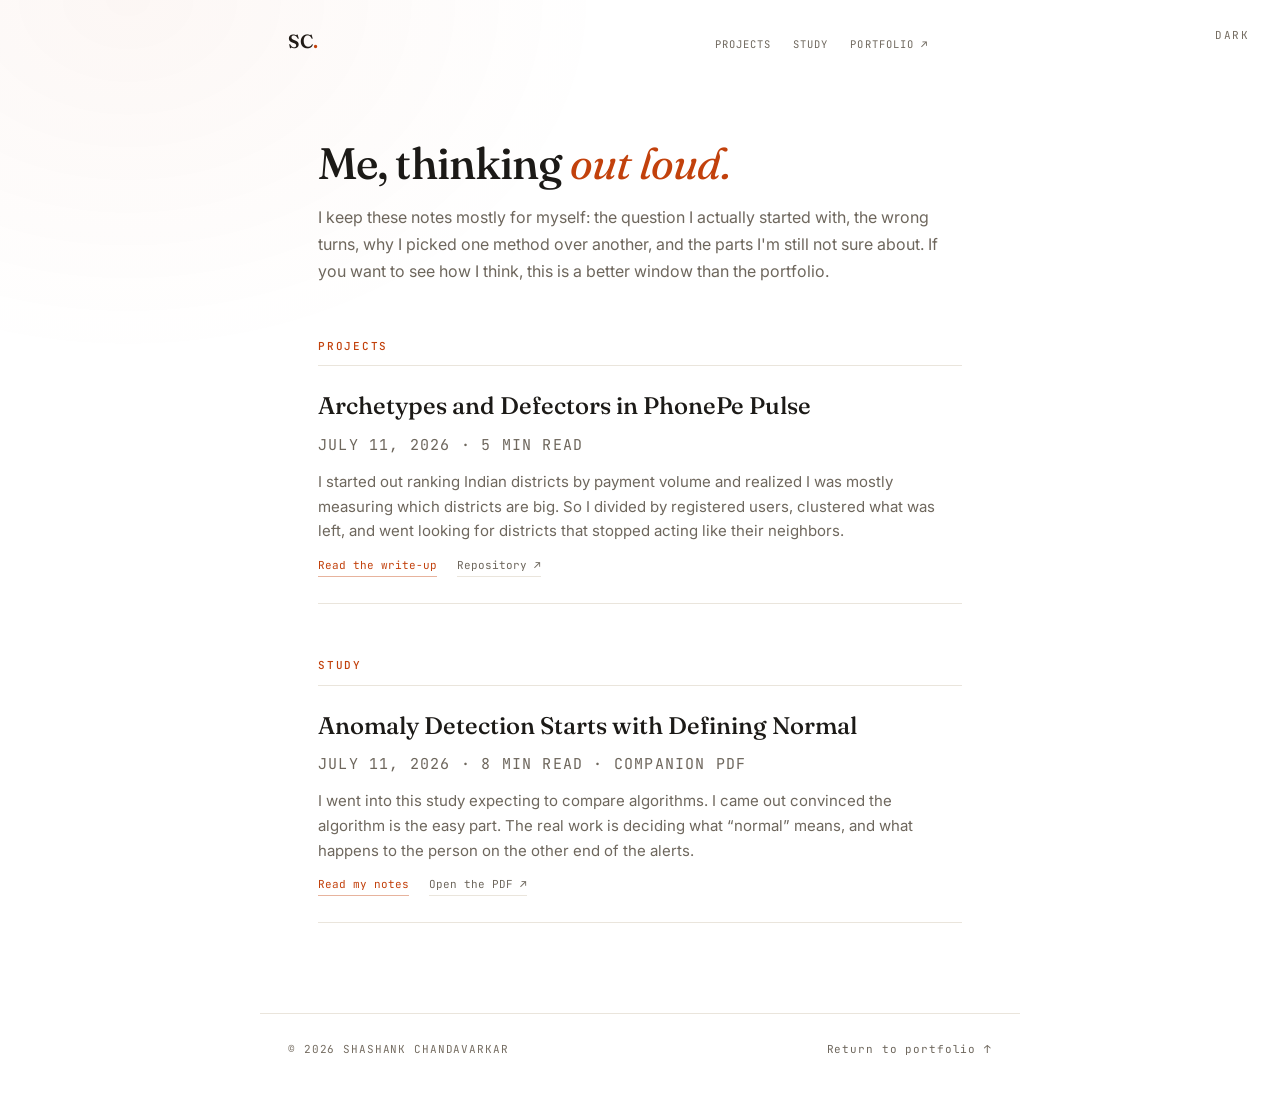
==== blog/index.html @ 631ac530 "added blog" ====
<!doctype html>
<html lang="en">
<head>
  <meta charset="utf-8" />
  <meta name="viewport" content="width=device-width, initial-scale=1" />
  <title>Blog | Shashank Chandavarkar</title>
  <meta name="description" content="Shashank Chandavarkar's working notes on data, backend systems, and applied AI: the questions, wrong turns, and honest limits behind the projects." />
  <meta name="theme-color" content="#ffffff" />
  <meta property="og:title" content="Blog | Shashank Chandavarkar" />
  <meta property="og:description" content="Working notes on projects and study: the questions, the wrong turns, and the parts I'm still unsure about." />
  <meta property="og:type" content="website" />
  <meta property="og:url" content="https://shashankc10.github.io/blog/" />
  <link rel="icon" href="data:image/svg+xml,%3Csvg xmlns='http://www.w3.org/2000/svg' viewBox='0 0 100 100'%3E%3Crect x='27' y='27' width='46' height='46' transform='rotate(45 50 50)' fill='%23c2410c'/%3E%3C/svg%3E" />
  <link rel="preconnect" href="https://fonts.googleapis.com">
  <link rel="preconnect" href="https://fonts.gstatic.com" crossorigin>
  <link href="https://fonts.googleapis.com/css2?family=Fraunces:ital,opsz,wght@0,9..144,400;0,9..144,500;0,9..144,600;1,9..144,400&amp;family=Inter:wght@400;500;600&amp;family=JetBrains+Mono:wght@400;500&amp;display=swap" rel="stylesheet">
  <link rel="stylesheet" href="../styles.css">
  <link rel="stylesheet" href="blog.css">
</head>
<body class="blog-page">
  <a class="skip" href="#main">Skip to content</a>
  <div class="progress" aria-hidden="true"><span id="progressBar"></span></div>
  <button id="themeToggle" type="button" aria-label="Toggle dark mode">DARK</button>

  <header class="blog-topbar">
    <a class="wordmark" href="../index.html" aria-label="Back to Shashank Chandavarkar's portfolio">SC<span>.</span></a>
    <nav class="blog-nav" aria-label="Blog navigation">
      <a href="#projects">Projects</a>
      <a href="#study">Study</a>
      <a href="../index.html">Portfolio ↗</a>
    </nav>
  </header>

  <main id="main" class="blog-main">
    <header class="blog-head">
      <h1>Me, thinking <em>out loud.</em></h1>
      <p>I keep these notes mostly for myself: the question I actually started with, the wrong turns, why I picked one method over another, and the parts I'm still not sure about. If you want to see how I think, this is a better window than the portfolio.</p>
    </header>

    <section id="projects" class="post-group">
      <h2>Projects</h2>
      <ul class="post-list">
        <li>
          <h3><a href="projects/phonepe-pulse.html">Archetypes and Defectors in PhonePe Pulse</a></h3>
          <p class="post-date">July 11, 2026 · 5 min read</p>
          <p>I started out ranking Indian districts by payment volume and realized I was mostly measuring which districts are big. So I divided by registered users, clustered what was left, and went looking for districts that stopped acting like their neighbors.</p>
          <p class="post-links">
            <a href="projects/phonepe-pulse.html">Read the write-up</a>
            <a class="secondary" href="https://github.com/ShashankC10/phonePePulseEDA" target="_blank" rel="noopener">Repository ↗</a>
          </p>
        </li>
      </ul>
    </section>

    <section id="study" class="post-group">
      <h2>Study</h2>
      <ul class="post-list">
        <li>
          <h3><a href="studies/anomaly-detection.html">Anomaly Detection Starts with Defining Normal</a></h3>
          <p class="post-date">July 11, 2026 · 8 min read · companion PDF</p>
          <p>I went into this study expecting to compare algorithms. I came out convinced the algorithm is the easy part. The real work is deciding what “normal” means, and what happens to the person on the other end of the alerts.</p>
          <p class="post-links">
            <a href="studies/anomaly-detection.html">Read my notes</a>
            <a class="secondary" href="../assets/studies/anomaly-detection-study-discussion.pdf" target="_blank" rel="noopener">Open the PDF ↗</a>
          </p>
        </li>
      </ul>
    </section>
  </main>

  <footer class="blog-footer">
    <span>© <span id="year"></span> SHASHANK CHANDAVARKAR</span>
    <a href="../index.html">Return to portfolio ↑</a>
  </footer>
  <button id="toTop" type="button" aria-label="Back to top">↑</button>
  <script src="../script.js"></script>
</body>
</html>
---- styles.css ----
/* ── Tokens ── */
:root {
  --bg: #ffffff;
  --panel: #faf8f5;
  --text: #1c1a17;          /* ink */
  --muted: #6e675d;
  --faint: #756d62;
  --line: #eae5dc;
  --accent: #c2410c;        /* burnt orange */
  --accent-dim: rgba(194,65,12,.4);
  --shadow: 0 14px 34px rgba(28,26,23,.07);
  --serif: "Fraunces", serif;
  --mono: "JetBrains Mono", monospace;
}
body.dark {
  --bg: #0e0d0b;            /* warm ink black */
  --panel: rgba(255,250,240,.025);
  --text: #ece8e0;          /* warm paper */
  --muted: #9d968a;
  --faint: #8f887c;
  --line: rgba(236,232,224,.09);
  --accent: #e8834a;
  --accent-dim: rgba(232,131,74,.45);
  --shadow: 0 14px 34px rgba(0,0,0,.3);
}

/* ── Base ── */
* { box-sizing: border-box; margin: 0; }
html { scroll-behavior: smooth; }
body {
  background: var(--bg);
  color: var(--text);
  font-family: "Inter", system-ui, sans-serif;
  line-height: 1.65;
  -webkit-font-smoothing: antialiased;
  transition: background .3s, color .3s;
}
body::before {
  content: ""; position: fixed; inset: 0; z-index: 0; pointer-events: none;
  background: radial-gradient(800px 600px at 10% 0%, rgba(194,65,12,.045), transparent 60%);
}
body.dark::before {
  background: radial-gradient(800px 600px at 10% 0%, rgba(232,131,74,.06), transparent 60%);
}
a { color: inherit; text-decoration: none; }
::selection { background: color-mix(in srgb, var(--accent) 25%, transparent); }
a:focus-visible, button:focus-visible {
  outline: 2px solid var(--accent);
  outline-offset: 3px;
  border-radius: 2px;
}

.skip {
  position: absolute; left: -999px; top: 10px; z-index: 400;
  padding: 8px 14px; border-radius: 6px;
  background: var(--panel); border: 1px solid var(--line);
  font-family: var(--mono); font-size: 12px; color: var(--text);
}
.skip:focus { left: 12px; }

/* ── Progress bar ── */
.progress { position: fixed; top: 0; left: 0; right: 0; height: 2px; z-index: 300; }
.progress span { display: block; height: 100%; width: 0; background: var(--accent); }

/* ── Theme toggle ── */
#themeToggle {
  position: fixed; top: 22px; right: 28px; z-index: 300;
  background: none; border: none; cursor: pointer;
  font-family: var(--mono); font-size: 11px; letter-spacing: .16em;
  color: var(--faint); padding: 6px 2px;
  border-bottom: 1px solid transparent;
  transition: color .2s, border-color .2s;
}
#themeToggle:hover { color: var(--accent); border-color: var(--accent); }

/* ── Shell ── */
.shell {
  position: relative; z-index: 1;
  max-width: 1240px; margin: 0 auto; padding: 0 56px;
  display: grid; grid-template-columns: 430px 1fr; gap: 88px;
}

/* ── Left rail ── */
aside {
  position: sticky; top: 0; height: 100vh;
  display: flex; flex-direction: column;
  padding: 84px 0 64px;
}
.kicker {
  font-family: var(--mono); font-size: 11px; letter-spacing: .18em;
  color: var(--accent); text-transform: uppercase;
}
h1 {
  font-family: var(--serif); font-weight: 500;
  font-size: 58px; line-height: 1.02; letter-spacing: -.015em;
  margin-top: 20px;
}
.tagline {
  margin-top: 22px; color: var(--muted); font-size: 16.5px;
  max-width: 32ch; font-family: var(--serif); font-weight: 400; line-height: 1.55;
}
.tagline em { font-style: italic; color: var(--accent); }

.lnav { margin-top: 60px; display: flex; flex-direction: column; gap: 4px; }
.lnav a {
  display: flex; align-items: center; gap: 14px;
  font-family: var(--mono); font-size: 11px; letter-spacing: .16em;
  text-transform: uppercase; color: var(--faint); padding: 9px 0;
  transition: color .2s;
}
.lnav a::before {
  content: ""; width: 28px; height: 1px; background: var(--faint);
  transition: width .3s, background .3s;
}
.lnav a:hover, .lnav a.active { color: var(--text); }
.lnav a:hover::before, .lnav a.active::before { width: 56px; background: var(--accent); }
.lnav .n { color: var(--faint); margin-right: 2px; }

.rail-bottom { margin-top: auto; }
.badge {
  display: inline-flex; align-items: center; gap: 9px;
  font-family: var(--mono); font-size: 11px; letter-spacing: .08em;
  color: var(--muted); border: 1px solid var(--line);
  border-radius: 999px; padding: 7px 14px;
}
.dot {
  width: 6px; height: 6px; border-radius: 50%; background: #15803d;
  box-shadow: 0 0 8px rgba(21,128,61,.5);
}
body.dark .dot { background: #4ade80; box-shadow: 0 0 8px rgba(74,222,128,.7); }
.socials { display: flex; gap: 22px; margin-top: 26px; }
.socials a {
  font-family: var(--mono); font-size: 12px; color: var(--muted);
  border-bottom: 1px solid transparent; padding-bottom: 2px;
  transition: color .2s, border-color .2s;
}
.socials a:hover { color: var(--accent); border-color: var(--accent); }

/* ── Content column ── */
.content { padding: 84px 0 96px; }
section { margin-bottom: 96px; scroll-margin-top: 40px; }
.sec-h { display: flex; align-items: baseline; gap: 16px; margin-bottom: 36px; }
.sec-h .num { font-family: var(--mono); font-size: 12px; color: var(--accent); }
.sec-h h2 {
  font-family: var(--mono); font-size: 12px; letter-spacing: .2em;
  text-transform: uppercase; color: var(--muted); font-weight: 500;
}
.sec-h::after { content: ""; flex: 1; height: 1px; background: var(--line); }

/* ── About ── */
.about p { color: var(--muted); font-size: 15.5px; max-width: 62ch; }
.about p + p { margin-top: 16px; }
.about em { color: var(--text); font-style: normal; font-weight: 500; }

/* stats: serif figures, hairline strip */
.stats { margin-top: 46px; display: grid; grid-template-columns: repeat(4, 1fr); }
.stat { padding: 4px 24px; border-left: 1px solid var(--line); }
.stat:first-child { padding-left: 0; border-left: none; }
.stat b {
  display: block; font-family: var(--serif); font-weight: 600;
  font-size: 32px; letter-spacing: -.01em; line-height: 1.1;
}
.stat b i { color: var(--accent); font-style: normal; }
.stat > span { font-size: 12px; color: var(--faint); line-height: 1.45; display: block; margin-top: 7px; }

/* ── Experience / Education rows ── */
.xp {
  display: grid; grid-template-columns: 150px 1fr; gap: 24px;
  padding: 26px; margin: 0 -26px; border-radius: 14px;
  transition: background .25s;
}
.xp:hover { background: var(--panel); }
.xp .when { font-family: var(--mono); font-size: 11.5px; color: var(--faint); padding-top: 8px; letter-spacing: .04em; }
.xp h3 { font-family: var(--serif); font-size: 22px; font-weight: 500; }
.xp .co { color: var(--accent); font-style: italic; }
.xp ul { margin: 13px 0 0; padding-left: 16px; color: var(--muted); font-size: 14px; }
.xp li { margin: 7px 0; }
.xp li::marker { color: var(--accent-dim); }
.xp li b { color: var(--text); font-weight: 600; }
.xp .sub { color: var(--muted); font-size: 14px; margin-top: 6px; }
.xp .gpa { font-family: var(--mono); font-size: 12px; color: var(--accent); margin-top: 8px; letter-spacing: .04em; }

/* ── Projects bento ── */
.bento { display: grid; grid-template-columns: 1fr 1fr; gap: 16px; }
.pcard {
  position: relative; border: 1px solid var(--line); border-radius: 18px;
  padding: 30px; background: var(--panel); overflow: hidden;
  transition: border-color .25s, transform .25s, box-shadow .25s;
}
.pcard:hover {
  border-color: var(--accent-dim);
  transform: translateY(-3px);
  box-shadow: var(--shadow);
}
.pcard.wide { grid-column: 1 / -1; }
.pcard .ptag {
  font-family: var(--mono); font-size: 10.5px; letter-spacing: .16em;
  text-transform: uppercase; color: var(--accent);
}
.pcard h3 { font-family: var(--serif); font-size: 25px; font-weight: 500; margin-top: 12px; }
.pcard p { color: var(--muted); font-size: 14px; margin-top: 10px; max-width: 58ch; }
.pmetrics { display: flex; gap: 36px; margin-top: 22px; flex-wrap: wrap; }
.pmetrics div b { font-family: var(--serif); font-size: 22px; font-weight: 600; display: block; }
.pmetrics div span { font-size: 11.5px; color: var(--faint); font-family: var(--mono); }
.ptech { display: flex; flex-wrap: wrap; gap: 7px; margin-top: 22px; }
.ptech code {
  font-family: var(--mono); font-size: 11px; color: var(--muted);
  border: 1px solid var(--line); border-radius: 6px; padding: 3px 9px;
}
.plinks { display: flex; gap: 20px; margin-top: 20px; }
.plinks a {
  font-family: var(--mono); font-size: 12px; color: var(--muted);
  border-bottom: 1px solid transparent; padding-bottom: 2px;
  transition: color .2s, border-color .2s;
}
.plinks a:hover { color: var(--accent); border-color: var(--accent); }
.parrow {
  position: absolute; top: 26px; right: 28px;
  font-family: var(--serif); color: var(--faint); font-size: 19px;
  transition: color .2s, transform .25s;
}
.pcard:hover .parrow { color: var(--accent); transform: translate(3px, -3px); }

/* ── Blog preview ── */
.blog-lede {
  display: flex; justify-content: space-between; align-items: flex-end;
  gap: 28px; margin-bottom: 26px;
}
.blog-lede p { color: var(--muted); font-size: 15px; max-width: 52ch; }
.blog-lede > a {
  flex: 0 0 auto; font-family: var(--mono); font-size: 11px;
  letter-spacing: .08em; color: var(--accent); padding-bottom: 2px;
  border-bottom: 1px solid var(--accent-dim);
}
.blog-preview-grid { display: grid; grid-template-columns: 1fr 1fr; gap: 16px; }
.blog-preview-card {
  min-height: 300px; display: flex; flex-direction: column;
  border: 1px solid var(--line); border-radius: 18px; padding: 28px;
  background: var(--panel); transition: border-color .25s, transform .25s, box-shadow .25s;
}
.blog-preview-card:hover {
  border-color: var(--accent-dim); transform: translateY(-3px); box-shadow: var(--shadow);
}
.blog-preview-card.study-card { background: var(--bg); }
.entry-meta {
  display: flex; justify-content: space-between; gap: 16px;
  font-family: var(--mono); font-size: 10px; letter-spacing: .12em;
  text-transform: uppercase; color: var(--faint);
}
.entry-meta span:first-child { color: var(--accent); }
.blog-preview-card h3 {
  max-width: 15ch; margin-top: 34px; font-family: var(--serif);
  font-size: 27px; line-height: 1.15; font-weight: 500;
}
.blog-preview-card p { color: var(--muted); font-size: 13.5px; margin-top: 14px; }
.entry-cta {
  margin-top: auto; padding-top: 28px; font-family: var(--mono);
  font-size: 11px; letter-spacing: .06em; color: var(--text);
}
.entry-cta i { color: var(--accent); font-style: normal; transition: transform .2s; display: inline-block; }
.blog-preview-card:hover .entry-cta i { transform: translate(3px, -3px); }

/* ── Skills ── */
.srow {
  display: grid; grid-template-columns: 170px 1fr; gap: 24px;
  padding: 17px 0; border-bottom: 1px solid var(--line); align-items: baseline;
}
.srow:first-child { border-top: 1px solid var(--line); }
.srow .sl {
  font-family: var(--mono); font-size: 11px; letter-spacing: .14em;
  text-transform: uppercase; color: var(--faint);
}
.srow .sv { font-size: 14px; color: var(--muted); }
.srow .sv b { color: var(--text); font-weight: 500; }

/* ── Contact ── */
.contact .big {
  font-family: var(--serif); font-weight: 400;
  font-size: clamp(34px, 4vw, 46px); line-height: 1.15; letter-spacing: -.01em;
  max-width: 18ch;
}
.contact .big em { font-style: italic; color: var(--accent); }
.contact p { color: var(--muted); font-size: 15.5px; max-width: 56ch; margin-top: 18px; }
.mailrow { display: flex; align-items: center; gap: 18px; margin-top: 30px; flex-wrap: wrap; }
.bigmail {
  display: inline-block;
  font-family: var(--mono); font-size: 15px;
  border-bottom: 2px solid var(--line); padding-bottom: 5px;
  transition: border-color .25s, color .25s;
}
.bigmail:hover { color: var(--accent); border-color: var(--accent); }
.bigmail .ar { color: var(--accent); }
.copybtn {
  font-family: var(--mono); font-size: 11px; letter-spacing: .14em;
  color: var(--muted); background: none; cursor: pointer;
  border: 1px solid var(--line); border-radius: 999px; padding: 7px 16px;
  transition: color .2s, border-color .2s;
}
.copybtn:hover { color: var(--accent); border-color: var(--accent-dim); }

footer {
  color: var(--faint); font-family: var(--mono);
  font-size: 11px; letter-spacing: .08em;
}

/* ── Toast ── */
#toast {
  position: fixed; left: 50%; bottom: 28px;
  transform: translate(-50%, 16px);
  padding: 10px 20px; border-radius: 999px;
  background: var(--text); color: var(--bg);
  font-family: var(--mono); font-size: 12px; letter-spacing: .06em;
  opacity: 0; pointer-events: none; z-index: 400;
  transition: opacity .25s, transform .25s;
}
#toast.show { opacity: 1; transform: translate(-50%, 0); }

/* ── Back to top ── */
#toTop {
  position: fixed; right: 26px; bottom: 26px; z-index: 250;
  width: 42px; height: 42px; border-radius: 50%;
  border: 1px solid var(--line); background: var(--bg);
  color: var(--muted); font-family: var(--mono); font-size: 15px;
  cursor: pointer;
  opacity: 0; pointer-events: none; transform: translateY(8px);
  transition: opacity .25s, transform .25s, color .2s, border-color .2s;
}
#toTop.show { opacity: 1; pointer-events: auto; transform: translateY(0); }
#toTop:hover { color: var(--accent); border-color: var(--accent-dim); }

/* ── Reveal animation ── */
.fade-up {
  opacity: 0; transform: translateY(16px);
  transition: opacity .6s ease, transform .6s ease;
}
.fade-up.visible { opacity: 1; transform: translateY(0); }

@media (prefers-reduced-motion: reduce) {
  html { scroll-behavior: auto; }
  .fade-up { opacity: 1; transform: none; transition: none; }
}

/* ── Responsive ── */
@media (max-width: 920px) {
  .shell { grid-template-columns: 1fr; gap: 0; padding: 0 26px; }
  aside { position: static; height: auto; padding: 72px 0 8px; }
  .lnav { display: none; }
  .rail-bottom { margin-top: 36px; }
  .content { padding: 56px 0 80px; }
  section { margin-bottom: 72px; }
  h1 { font-size: 44px; }
  #themeToggle { top: 18px; right: 20px; }
  .stats { grid-template-columns: 1fr 1fr; gap: 22px 0; }
  .stat:nth-child(odd) { border-left: none; padding-left: 0; }
  .stat:nth-child(even) { padding-right: 0; }
  .xp { grid-template-columns: 1fr; gap: 8px; padding: 20px 18px; margin: 0 -18px; }
  .bento { grid-template-columns: 1fr; }
  .blog-preview-grid { grid-template-columns: 1fr; }
  .srow { grid-template-columns: 1fr; gap: 8px; }
  #toTop { right: 18px; bottom: 18px; }
}
@media (max-width: 420px) {
  h1 { font-size: 38px; }
  .pcard { padding: 24px 20px; }
  .blog-lede { align-items: flex-start; flex-direction: column; }
  .blog-preview-card { min-height: 280px; padding: 24px 20px; }
  .pmetrics { gap: 24px; }
  .socials { gap: 16px; flex-wrap: wrap; }
}
---- blog/blog.css ----
/* Blog pages: plain single-column write-ups on the portfolio's warm theme. */

.blog-topbar {
  max-width: 760px; margin: 0 auto;
  padding: 26px 28px 22px; display: flex; align-items: baseline;
  justify-content: space-between; gap: 20px;
}
.wordmark { font-family: var(--serif); font-size: 19px; font-weight: 600; color: var(--text); }
.wordmark span { color: var(--accent); }
.wordmark:hover { color: var(--accent); }
.blog-nav { display: flex; gap: 22px; padding-right: 64px; flex-wrap: wrap; }
.blog-nav a {
  font-family: var(--mono); font-size: 10.5px; letter-spacing: .1em;
  text-transform: uppercase; color: var(--muted); transition: color .2s;
}
.blog-nav a:hover { color: var(--accent); }

.blog-main, .article-main {
  position: relative; z-index: 1; max-width: 700px; margin: 0 auto;
  padding: 40px 28px 90px;
}

/* ── Blog index ── */
.blog-head h1 {
  font-family: var(--serif); font-size: clamp(34px, 6vw, 44px);
  font-weight: 500; letter-spacing: -.02em; line-height: 1.1;
}
.blog-head h1 em { color: var(--accent); font-weight: 400; }
.blog-head p { margin-top: 16px; color: var(--muted); font-size: 16px; line-height: 1.7; }

.post-group { margin: 0; padding-top: 52px; }
.post-group h2 {
  font-family: var(--mono); font-size: 11px; letter-spacing: .16em;
  text-transform: uppercase; font-weight: 500; color: var(--accent);
  padding-bottom: 10px; border-bottom: 1px solid var(--line);
}
.post-list { list-style: none; margin: 0; padding: 0; }
.post-list li { padding: 26px 0; border-bottom: 1px solid var(--line); }
.post-list h3 { font-family: var(--serif); font-size: 24px; font-weight: 500; line-height: 1.2; }
.post-list h3 a { color: var(--text); transition: color .2s; }
.post-list h3 a:hover { color: var(--accent); }
.post-date {
  margin-top: 7px; font-family: var(--mono); font-size: 10.5px;
  letter-spacing: .08em; text-transform: uppercase; color: var(--faint);
}
.post-list > li > p { margin-top: 12px; color: var(--muted); font-size: 15px; line-height: 1.65; }
.post-links { display: flex; gap: 20px; flex-wrap: wrap; }
.post-links a {
  font-family: var(--mono); font-size: 11px; color: var(--accent);
  border-bottom: 1px solid var(--accent-dim); padding-bottom: 2px; transition: color .2s;
}
.post-links a.secondary { color: var(--muted); border-color: var(--line); }
.post-links a:hover { color: var(--accent); }

/* ── Article pages ── */
.post-header .eyebrow {
  font-family: var(--mono); font-size: 10.5px; letter-spacing: .16em;
  text-transform: uppercase; color: var(--accent);
}
.post-header h1 {
  margin-top: 14px; font-family: var(--serif); font-size: clamp(32px, 5.5vw, 42px);
  font-weight: 500; line-height: 1.12; letter-spacing: -.02em;
}
.post-meta {
  margin-top: 14px; font-family: var(--mono); font-size: 10.5px;
  letter-spacing: .08em; text-transform: uppercase; color: var(--faint);
}
.post-meta a {
  color: var(--accent); border-bottom: 1px solid var(--accent-dim);
  padding-bottom: 1px; transition: border-color .2s;
}
.post-meta a:hover { border-color: var(--accent); }

.article-body { margin-top: 36px; }
.article-body p { margin: 0 0 20px; font-size: 16px; line-height: 1.75; }
.article-body .lede {
  font-family: var(--serif); font-size: 18.5px; line-height: 1.65; color: var(--muted);
  padding-bottom: 8px; border-bottom: 1px solid var(--line); margin-bottom: 28px;
}
.article-body h2 {
  margin: 44px 0 16px; font-family: var(--serif); font-size: 26px;
  font-weight: 500; line-height: 1.25; letter-spacing: -.01em;
}
.article-body ul { margin: 0 0 20px; padding-left: 22px; }
.article-body li { margin: 8px 0; font-size: 15.5px; line-height: 1.65; }
.article-body li::marker { color: var(--accent); }
.article-body blockquote {
  margin: 26px 0; padding: 2px 0 2px 20px; border-left: 2px solid var(--accent);
  font-family: var(--serif); font-style: italic; font-size: 19px;
  line-height: 1.55; color: var(--muted);
}
.article-body code {
  font-family: var(--mono); font-size: .86em; color: var(--accent);
  background: var(--panel); border: 1px solid var(--line); border-radius: 5px; padding: 1px 5px;
}
.article-body pre {
  margin: 0 0 20px; padding: 14px 16px; border: 1px solid var(--line);
  border-radius: 8px; background: var(--panel); overflow-x: auto;
}
.article-body pre code {
  display: block; border: 0; background: none; padding: 0;
  font-size: 12.5px; line-height: 1.7; color: var(--text);
}
.article-body a { color: var(--accent); border-bottom: 1px solid var(--accent-dim); transition: border-color .2s; }
.article-body a:hover { border-color: var(--accent); }
.article-body .note {
  font-size: 14px; line-height: 1.65; color: var(--muted);
  border-left: 2px solid var(--line); padding-left: 16px;
}

.article-next {
  margin-top: 56px; padding-top: 22px; border-top: 1px solid var(--line);
  display: flex; justify-content: space-between; gap: 16px; flex-wrap: wrap;
  font-family: var(--mono); font-size: 11px; letter-spacing: .06em;
}
.article-next a { color: var(--muted); transition: color .2s; }
.article-next a:hover { color: var(--accent); }

/* ── Footer ── */
.blog-footer, .article-footer {
  position: relative; z-index: 1; max-width: 760px; margin: 0 auto;
  padding: 26px 28px 44px; border-top: 1px solid var(--line);
  display: flex; justify-content: space-between; gap: 16px; flex-wrap: wrap;
}
.blog-footer a, .article-footer a { color: var(--muted); }
.blog-footer a:hover, .article-footer a:hover { color: var(--accent); }

@media (max-width: 560px) {
  .blog-topbar, .blog-main, .article-main, .blog-footer, .article-footer {
    padding-left: 20px; padding-right: 20px;
  }
  .blog-nav { gap: 14px; padding-right: 56px; }
  .post-list h3 { font-size: 21px; }
  .article-body p { font-size: 15.5px; }
  .article-next { flex-direction: column; }
}
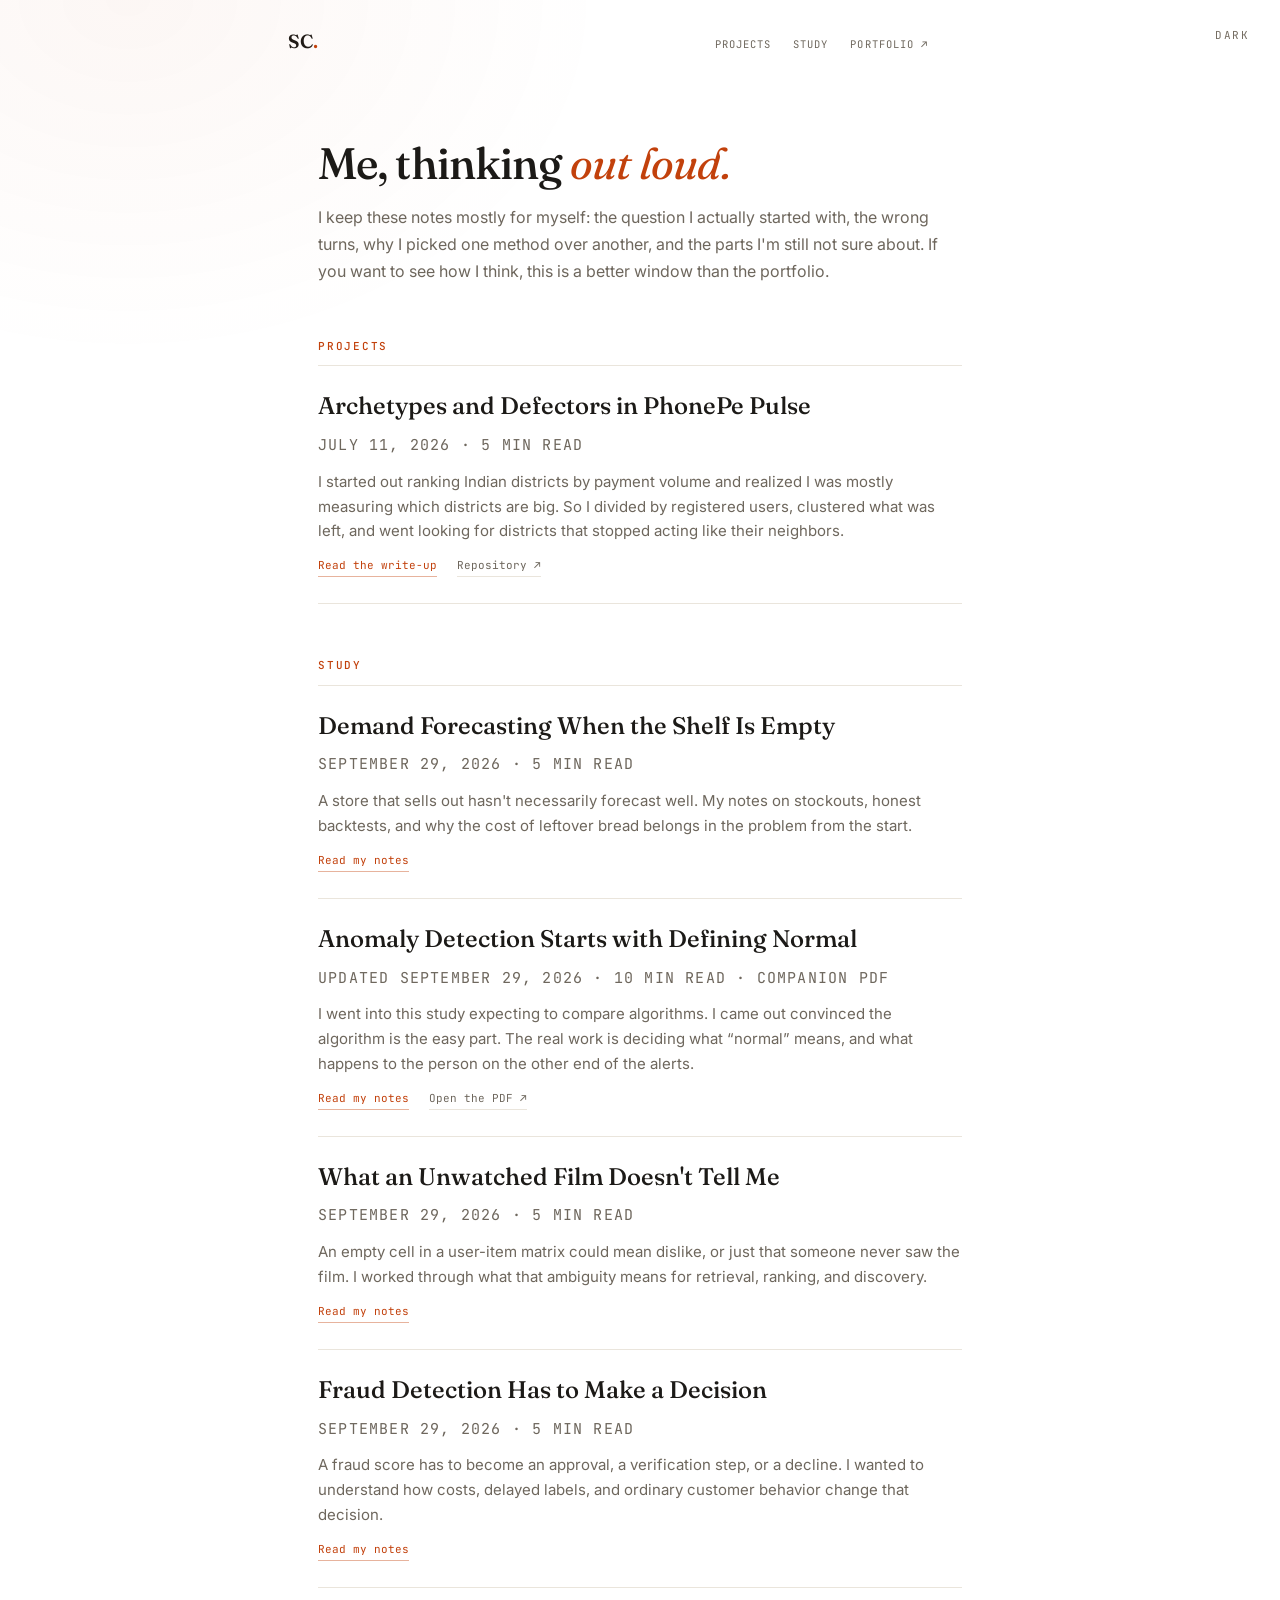
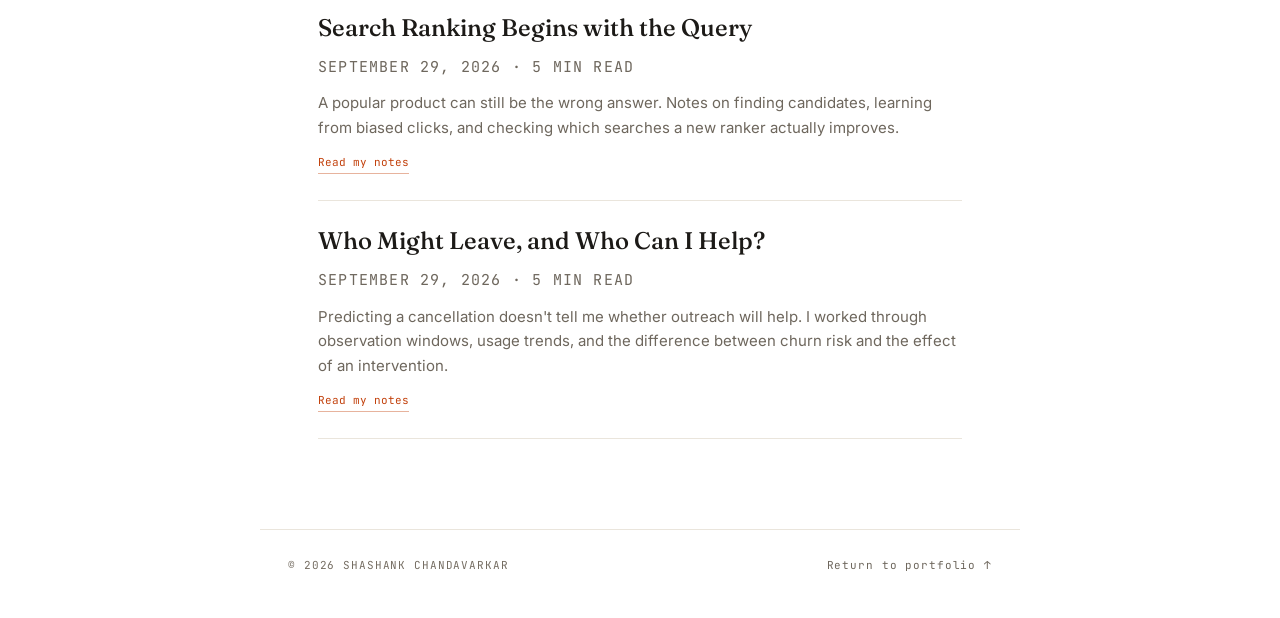
==== commit 413e7e6a: "more blogs" ====
--- a/blog/index.html
+++ b/blog/index.html
@@ -56,12 +56,52 @@
       <h2>Study</h2>
       <ul class="post-list">
         <li>
+          <h3><a href="studies/demand-forecasting.html">Demand Forecasting When the Shelf Is Empty</a></h3>
+          <p class="post-date"><time datetime="2026-09-29">September 29, 2026</time> · 5 min read</p>
+          <p>A store that sells out hasn&#x27;t necessarily forecast well. My notes on stockouts, honest backtests, and why the cost of leftover bread belongs in the problem from the start.</p>
+          <p class="post-links">
+            <a href="studies/demand-forecasting.html">Read my notes</a>
+          </p>
+        </li>
+        <li>
           <h3><a href="studies/anomaly-detection.html">Anomaly Detection Starts with Defining Normal</a></h3>
-          <p class="post-date">July 11, 2026 · 8 min read · companion PDF</p>
+          <p class="post-date">Updated September 29, 2026 · 10 min read · companion PDF</p>
           <p>I went into this study expecting to compare algorithms. I came out convinced the algorithm is the easy part. The real work is deciding what “normal” means, and what happens to the person on the other end of the alerts.</p>
           <p class="post-links">
             <a href="studies/anomaly-detection.html">Read my notes</a>
             <a class="secondary" href="../assets/studies/anomaly-detection-study-discussion.pdf" target="_blank" rel="noopener">Open the PDF ↗</a>
+          </p>
+        </li>
+        <li>
+          <h3><a href="studies/recommendation-systems.html">What an Unwatched Film Doesn&#x27;t Tell Me</a></h3>
+          <p class="post-date"><time datetime="2026-09-29">September 29, 2026</time> · 5 min read</p>
+          <p>An empty cell in a user-item matrix could mean dislike, or just that someone never saw the film. I worked through what that ambiguity means for retrieval, ranking, and discovery.</p>
+          <p class="post-links">
+            <a href="studies/recommendation-systems.html">Read my notes</a>
+          </p>
+        </li>
+        <li>
+          <h3><a href="studies/fraud-detection.html">Fraud Detection Has to Make a Decision</a></h3>
+          <p class="post-date"><time datetime="2026-09-29">September 29, 2026</time> · 5 min read</p>
+          <p>A fraud score has to become an approval, a verification step, or a decline. I wanted to understand how costs, delayed labels, and ordinary customer behavior change that decision.</p>
+          <p class="post-links">
+            <a href="studies/fraud-detection.html">Read my notes</a>
+          </p>
+        </li>
+        <li>
+          <h3><a href="studies/search-ranking.html">Search Ranking Begins with the Query</a></h3>
+          <p class="post-date"><time datetime="2026-09-29">September 29, 2026</time> · 5 min read</p>
+          <p>A popular product can still be the wrong answer. Notes on finding candidates, learning from biased clicks, and checking which searches a new ranker actually improves.</p>
+          <p class="post-links">
+            <a href="studies/search-ranking.html">Read my notes</a>
+          </p>
+        </li>
+        <li>
+          <h3><a href="studies/churn-prediction.html">Who Might Leave, and Who Can I Help?</a></h3>
+          <p class="post-date"><time datetime="2026-09-29">September 29, 2026</time> · 5 min read</p>
+          <p>Predicting a cancellation doesn&#x27;t tell me whether outreach will help. I worked through observation windows, usage trends, and the difference between churn risk and the effect of an intervention.</p>
+          <p class="post-links">
+            <a href="studies/churn-prediction.html">Read my notes</a>
           </p>
         </li>
       </ul>
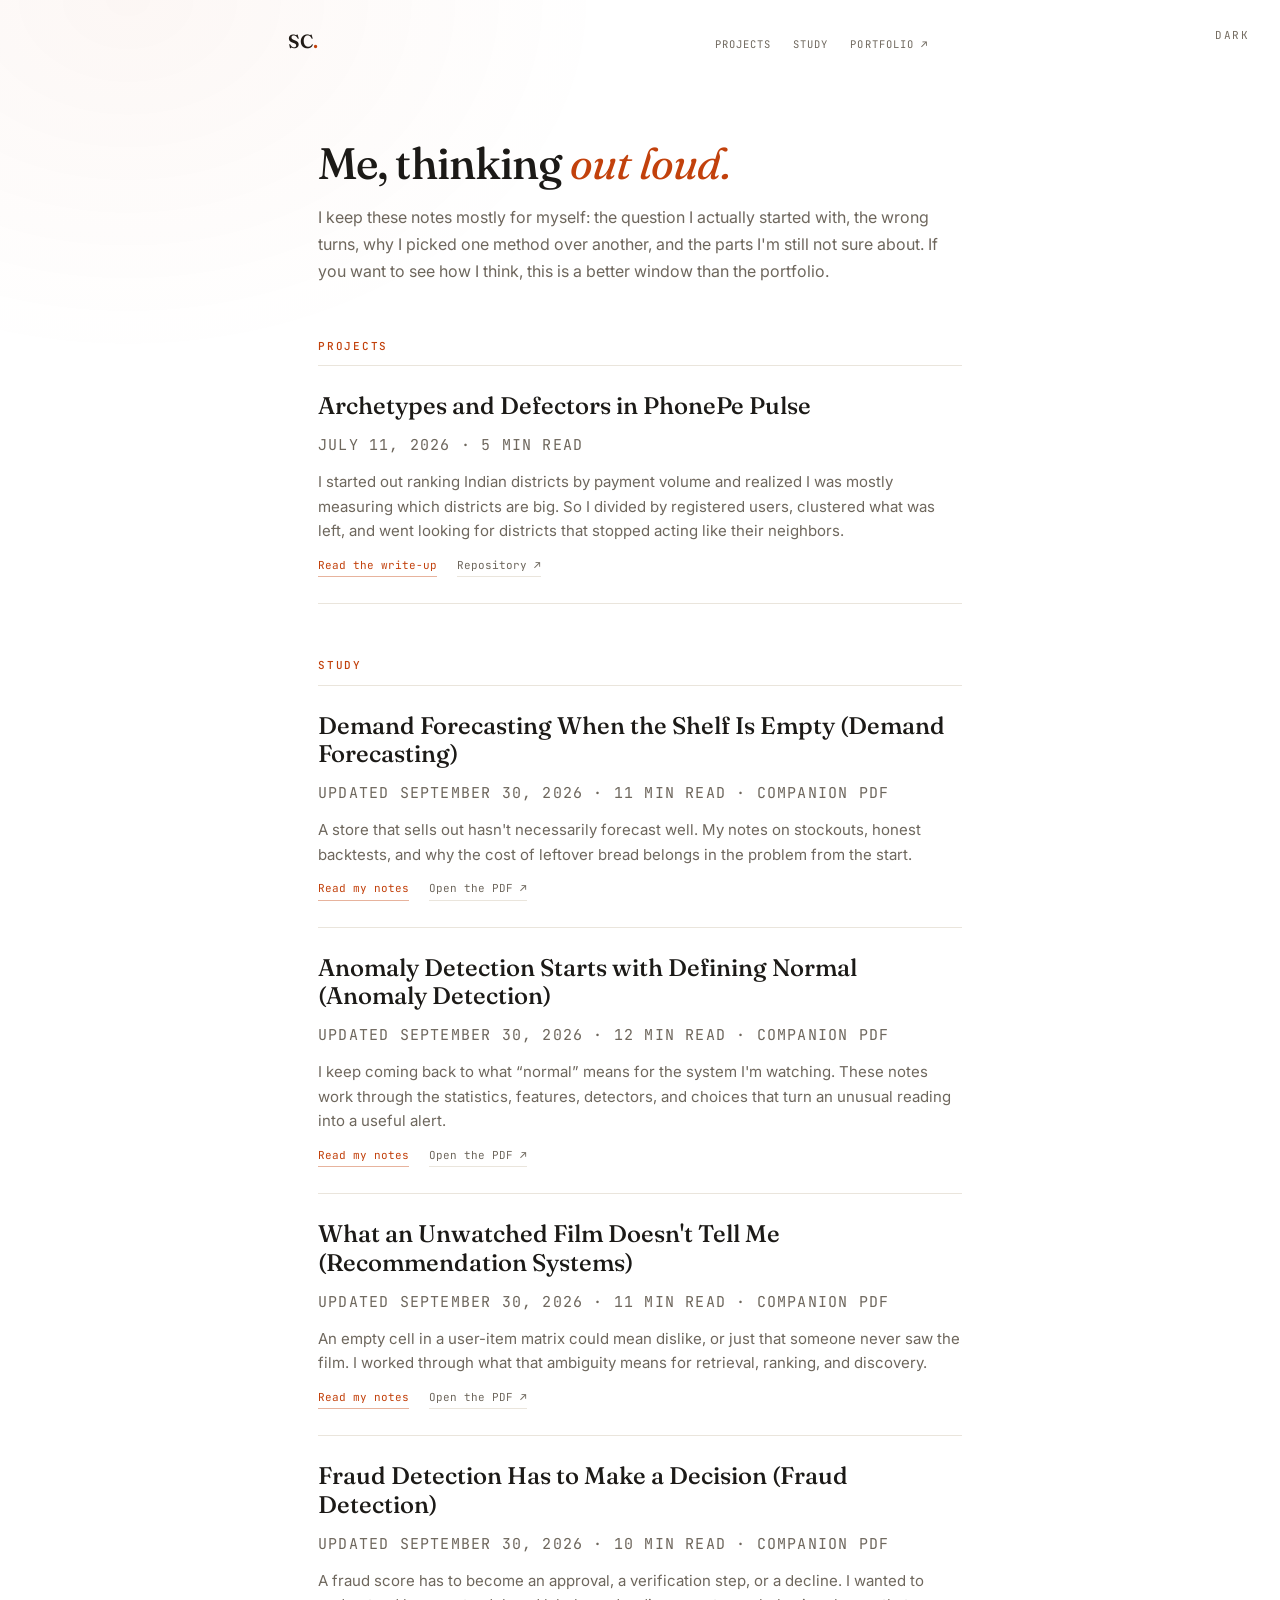
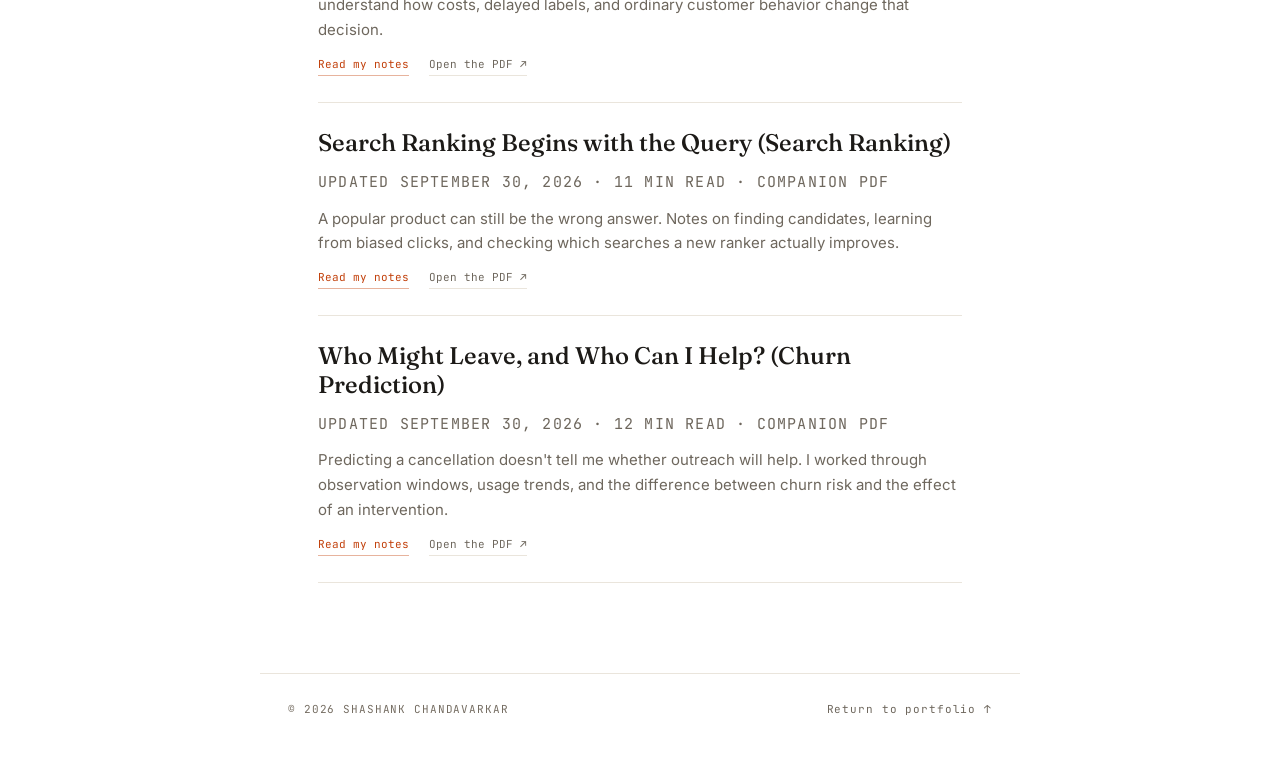
==== commit 86be24da: "more blogs" ====
--- a/blog/index.html
+++ b/blog/index.html
@@ -56,52 +56,57 @@
       <h2>Study</h2>
       <ul class="post-list">
         <li>
-          <h3><a href="studies/demand-forecasting.html">Demand Forecasting When the Shelf Is Empty</a></h3>
-          <p class="post-date"><time datetime="2026-09-29">September 29, 2026</time> · 5 min read</p>
+          <h3><a href="studies/demand-forecasting.html">Demand Forecasting When the Shelf Is Empty (Demand Forecasting)</a></h3>
+          <p class="post-date">Updated <time datetime="2026-09-30">September 30, 2026</time> · 11 min read · companion PDF</p>
           <p>A store that sells out hasn&#x27;t necessarily forecast well. My notes on stockouts, honest backtests, and why the cost of leftover bread belongs in the problem from the start.</p>
           <p class="post-links">
             <a href="studies/demand-forecasting.html">Read my notes</a>
+            <a class="secondary" href="../assets/studies/demand-forecasting-study-notes.pdf" target="_blank" rel="noopener">Open the PDF ↗</a>
           </p>
         </li>
         <li>
-          <h3><a href="studies/anomaly-detection.html">Anomaly Detection Starts with Defining Normal</a></h3>
-          <p class="post-date">Updated September 29, 2026 · 10 min read · companion PDF</p>
-          <p>I went into this study expecting to compare algorithms. I came out convinced the algorithm is the easy part. The real work is deciding what “normal” means, and what happens to the person on the other end of the alerts.</p>
+          <h3><a href="studies/anomaly-detection.html">Anomaly Detection Starts with Defining Normal (Anomaly Detection)</a></h3>
+          <p class="post-date">Updated <time datetime="2026-09-30">September 30, 2026</time> · 12 min read · companion PDF</p>
+          <p>I keep coming back to what “normal” means for the system I'm watching. These notes work through the statistics, features, detectors, and choices that turn an unusual reading into a useful alert.</p>
           <p class="post-links">
             <a href="studies/anomaly-detection.html">Read my notes</a>
-            <a class="secondary" href="../assets/studies/anomaly-detection-study-discussion.pdf" target="_blank" rel="noopener">Open the PDF ↗</a>
+            <a class="secondary" href="../assets/studies/anomaly-detection-study-notes.pdf" target="_blank" rel="noopener">Open the PDF ↗</a>
           </p>
         </li>
         <li>
-          <h3><a href="studies/recommendation-systems.html">What an Unwatched Film Doesn&#x27;t Tell Me</a></h3>
-          <p class="post-date"><time datetime="2026-09-29">September 29, 2026</time> · 5 min read</p>
+          <h3><a href="studies/recommendation-systems.html">What an Unwatched Film Doesn&#x27;t Tell Me (Recommendation Systems)</a></h3>
+          <p class="post-date">Updated <time datetime="2026-09-30">September 30, 2026</time> · 11 min read · companion PDF</p>
           <p>An empty cell in a user-item matrix could mean dislike, or just that someone never saw the film. I worked through what that ambiguity means for retrieval, ranking, and discovery.</p>
           <p class="post-links">
             <a href="studies/recommendation-systems.html">Read my notes</a>
+            <a class="secondary" href="../assets/studies/recommendation-systems-study-notes.pdf" target="_blank" rel="noopener">Open the PDF ↗</a>
           </p>
         </li>
         <li>
-          <h3><a href="studies/fraud-detection.html">Fraud Detection Has to Make a Decision</a></h3>
-          <p class="post-date"><time datetime="2026-09-29">September 29, 2026</time> · 5 min read</p>
+          <h3><a href="studies/fraud-detection.html">Fraud Detection Has to Make a Decision (Fraud Detection)</a></h3>
+          <p class="post-date">Updated <time datetime="2026-09-30">September 30, 2026</time> · 10 min read · companion PDF</p>
           <p>A fraud score has to become an approval, a verification step, or a decline. I wanted to understand how costs, delayed labels, and ordinary customer behavior change that decision.</p>
           <p class="post-links">
             <a href="studies/fraud-detection.html">Read my notes</a>
+            <a class="secondary" href="../assets/studies/fraud-detection-study-notes.pdf" target="_blank" rel="noopener">Open the PDF ↗</a>
           </p>
         </li>
         <li>
-          <h3><a href="studies/search-ranking.html">Search Ranking Begins with the Query</a></h3>
-          <p class="post-date"><time datetime="2026-09-29">September 29, 2026</time> · 5 min read</p>
+          <h3><a href="studies/search-ranking.html">Search Ranking Begins with the Query (Search Ranking)</a></h3>
+          <p class="post-date">Updated <time datetime="2026-09-30">September 30, 2026</time> · 11 min read · companion PDF</p>
           <p>A popular product can still be the wrong answer. Notes on finding candidates, learning from biased clicks, and checking which searches a new ranker actually improves.</p>
           <p class="post-links">
             <a href="studies/search-ranking.html">Read my notes</a>
+            <a class="secondary" href="../assets/studies/search-ranking-study-notes.pdf" target="_blank" rel="noopener">Open the PDF ↗</a>
           </p>
         </li>
         <li>
-          <h3><a href="studies/churn-prediction.html">Who Might Leave, and Who Can I Help?</a></h3>
-          <p class="post-date"><time datetime="2026-09-29">September 29, 2026</time> · 5 min read</p>
+          <h3><a href="studies/churn-prediction.html">Who Might Leave, and Who Can I Help? (Churn Prediction)</a></h3>
+          <p class="post-date">Updated <time datetime="2026-09-30">September 30, 2026</time> · 12 min read · companion PDF</p>
           <p>Predicting a cancellation doesn&#x27;t tell me whether outreach will help. I worked through observation windows, usage trends, and the difference between churn risk and the effect of an intervention.</p>
           <p class="post-links">
             <a href="studies/churn-prediction.html">Read my notes</a>
+            <a class="secondary" href="../assets/studies/churn-prediction-study-notes.pdf" target="_blank" rel="noopener">Open the PDF ↗</a>
           </p>
         </li>
       </ul>
